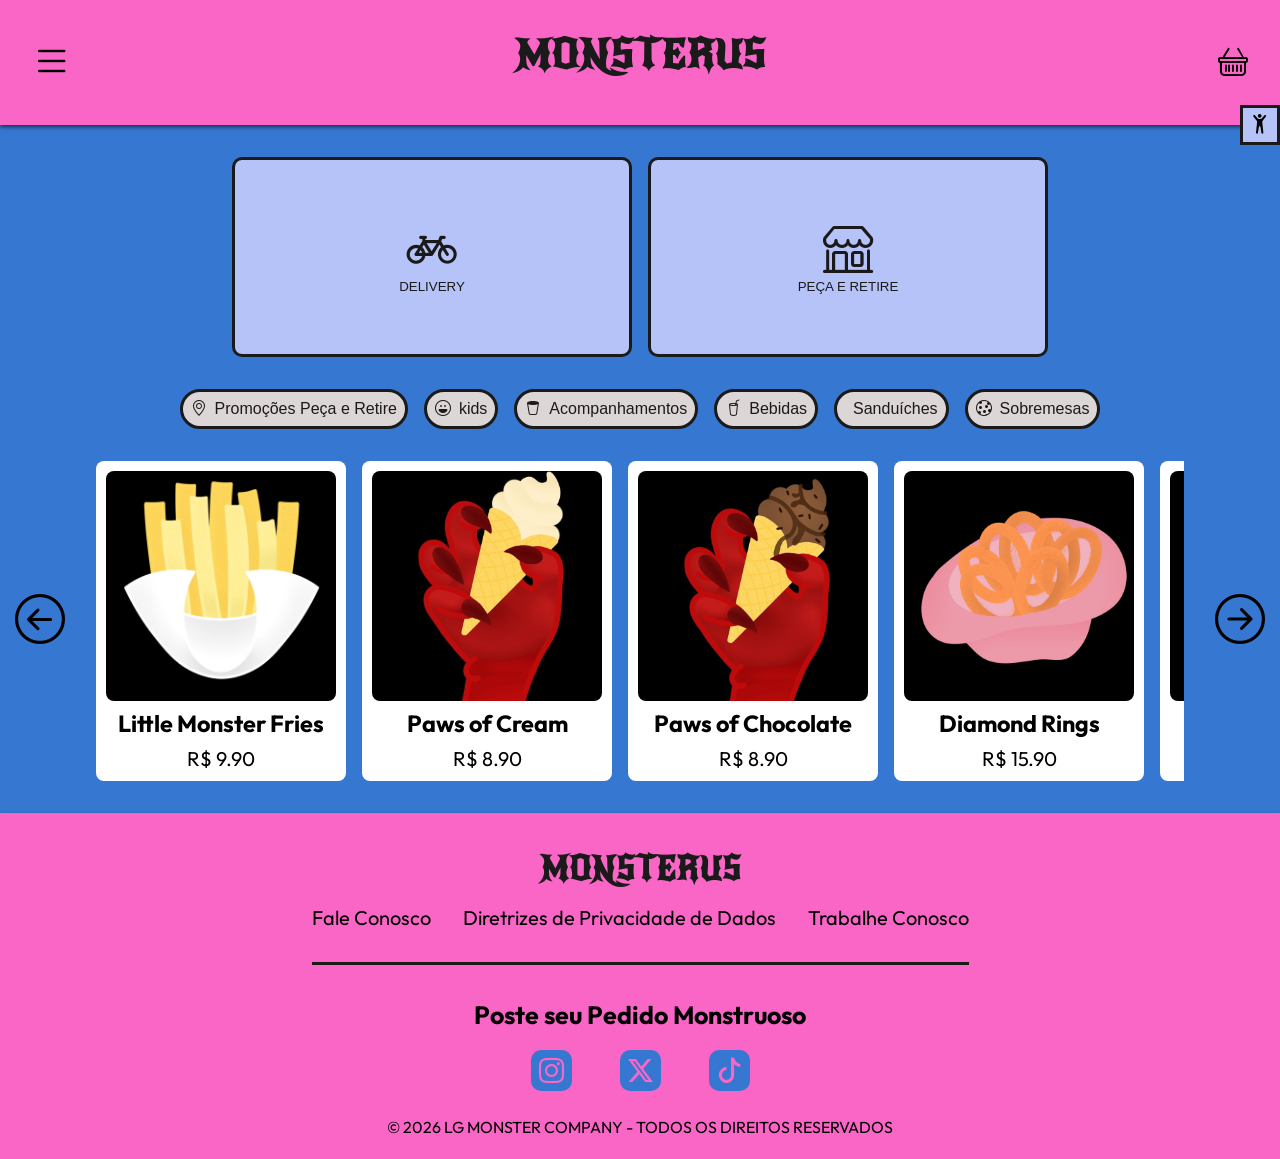
==== index.html @ 13ca8820 "FEAT: nova versão estrutura base" ====
<!DOCTYPE html>
<html lang="pt-br">
<head>
    <meta charset="UTF-8">
    <meta name="viewport" content="width=device-width, initial-scale=1.0">
    <link rel="stylesheet" href="https://cdn.jsdelivr.net/npm/bootstrap-icons@1.13.1/font/bootstrap-icons.min.css">
    <link rel="stylesheet" href="style.css">
    <title>USMONSTER</title>
</head>
<body>
    <header>
        <button type="button" id="menu"><i class="bi bi-list"></i></button>
        <h1>MONSTERUS</h1>
        <button type="button" id="carrinho"><i class="bi bi-basket"></i></button>
        <button type="button" id="acessibilidade"><i class="bi bi-person-arms-up"></i></button>
    </header>
    <main>
        <section class="tipo-pedido">
            <button type="button" id="botao-delivery"><i class="bi bi-bicycle"></i>DELIVERY</button>
            <button type="button" id="botao-retirada"><i class="bi bi-shop"></i>PEÇA E RETIRE</button>
        </section>
        <section class="filtrar-cardapio">
            <button type="button" class="filtrar-promo"><i class="bi bi-geo-alt"></i>Promoções Peça e Retire</button>
            <button type="button" class="filtrar"><i class="bi bi-emoji-laughing"></i>kids</button>
            <button type="button" class="filtrar"><i class="bi bi-trash2"></i>Acompanhamentos</button>
            <button type="button" class="filtrar"><i class="bi bi-cup-straw"></i>Bebidas</button>
            <button type="button" class="filtrar"><i class="bi bi-fork-knife"></i>Sanduíches</button>
            <button type="button" class="filtrar"><i class="bi bi-cookie"></i>Sobremesas</button>
        </section>
        <section class="carrossel-cardapio">
            <button type="button" id="ant-itens"><i class="bi bi-arrow-left-circle"></i></button>
            <section id="cardapio">       
            </section>
            <button type="button" id="prox-itens"><i class="bi bi-arrow-right-circle"></i></button>
        </section>
    </main>
    <footer>
        <div class="footer-institucional">
            <h1>MONSTERUS</h1>
            <nav class="info-institucional">
                <ul>
                    <li><a href="">Fale Conosco</a></li>
                    <li><a href="">Diretrizes de Privacidade de Dados</a></li>
                    <li><a href="">Trabalhe Conosco</a></li>
                </ul>
            </nav>
        </div>
        <div class="footer-social">
            <h2>Poste seu Pedido Monstruoso</h2>
            <nav>
                <ul>
                    <li><a href="https://www.instagram.com"><i class="bi bi-instagram"></i></a></i></li>
                    <li><a href="https://x.com"><i class="bi bi-twitter-x"></i></a></i></li>
                    <li><a href="https://www.tiktok.com"><i class="bi bi-tiktok"></i></a></li>
                </ul>
            </nav>
            <p>&copy; 2026 LG MONSTER COMPANY - TODOS OS DIREITOS RESERVADOS</p>
        </div>
    </footer>
    <script src="script.js"></script>
</body>
</html>
---- style.css ----
/*******************
    GOOGLE FONTS
*******************/

@import url('https://fonts.googleapis.com/css2?family=New+Rocker&display=swap');
@import url('https://fonts.googleapis.com/css2?family=Outfit:wght@100..900&display=swap');

/*********************
    CONFIG. GERAIS
*********************/

* {
    padding: 0;
    margin: 0;
}

:root {
    --corFundoPadrao: #1a1a1a;
    --corDestaquePadrao: #b40707;
    --corFundoPrincipal: #3677d1;
    --corDestaqueEspecial: ;

    --fonteTitulo: 'New Rocker';
    --fontePadrao: 'Outfit';
}

button:hover {
    cursor: pointer;
}

html {
    background-color: var(--corFundoPrincipal);
    font-family: var(--fontePadrao);
}

/******************
    MASTHEAD
*******************/

header {
    display: flex;
    padding: 30px;
    position: sticky;
    text-align: center;
    top: 0;
    align-items: center;
    justify-content: center;
    background-color: rgb(250, 102, 198);
    font-size: 20px;
    font-family: var(--fonteTitulo);
    box-shadow: 0px 2px 4px rgba(0, 0, 0, 0.6);
}

header h1 {
    margin: 0;
    color: var(--corFundoPadrao);
}

#menu {
    position: absolute;
    left: 2rem;
    border: none;
    background-color: transparent;
}

#menu i {
    font-size: 40px;
}

#carrinho {
    position: absolute;
    right: 2rem;
    border: none;
    background-color: transparent;
}

#carrinho i {
    font-size: 30px;
}

#acessibilidade {
    width: 40px;
    height: 40px;
    position: absolute;
    right: 0;
    top: 100%;
    transform: translateY(-50%);
    border: 3px solid var(--corFundoPadrao);
    background-color: #b6c3f8;
}

#acessibilidade i{
    font-size: 20px;
}

/*********************
    TIPO DE PEDIDO
*********************/

.tipo-pedido {
    display: grid;
    grid-template-columns: 400px 400px;
    justify-content: center;
    gap: 1rem;
    padding: 2rem;
}


#botao-delivery, #botao-retirada {
    display: flex;
    flex-direction: column;
    height: 200px;
    border-radius: 10px;
    align-items: center;
    justify-content: center;
    background-color: #b6c3f8;
    color: var(--corFundoPadrao);
    border: 3px solid var(--corFundoPadrao);
}

#botao-delivery i, #botao-retirada i {
    font-size: 50px;
}

#botao-delivery:hover, #botao-retirada:hover {
    background-color: #beb5b5bb;
}



/***********************
    FILTRAR CARDÁPIO
***********************/

.filtrar-cardapio {
    display: flex;
    padding-bottom: 2rem;
    gap: 1rem;
    align-items: center;
    justify-content: center;
}

.filtrar-cardapio button {
    padding: 0.5rem;
    border-radius: 20px;
    font-size: 16px;
    color: var(--corFundoPadrao);
    border: 3px solid var(--corFundoPadrao);
    background-color: #ddd6d6;
}

.filtrar-cardapio i {
    padding-right: 0.5rem;
}

/******************
    CARROSSEL
*******************/

.carrossel-cardapio {
    display: flex;
    gap: 1rem;
    align-items: center;
    padding-bottom: 2rem;
}

.carrossel-cardapio button {
    width: 80px;
    height: 80px;
    font-size: 50px;
    border: none;
    background-color: transparent;
}

.carrossel-cardapio i:hover {
    border-radius: 40px;
    background-color: #beb5b5bb;
}

#cardapio{
    display: flex;
    flex: 1;
    flex-wrap: nowrap;
    gap: 1rem;
    overflow: hidden;
}

.item-card {
    display: flex;
    flex-direction: column;
    width: 230px;
    height: 300px;
    align-items: center;
    justify-content: center;
    gap: 1rem;
    border: none;
    padding: 10px;
    border-radius: 8px;
    background-color: white;
}

.item-info {
    display: flex;
    flex-direction: column;
    gap: 0.5rem;
    font-family: var(--fontePadrao);
    font-size: 20px;
    align-items: center;
    justify-content: center;
}

.item-info .descricao {
    line-height: 1.2;
    min-height: calc(1.2em * 2);
    font-size: 18px
} 

.item-info img{
    width: 230px;
    height: 230px;
    object-fit: cover;
    border-radius: 8px;
}

.item-quantia {
    display: flex;
    flex-direction: row;
    gap: 0.5rem;
    flex-wrap: wrap;
    justify-content: center;
}

.item-quantia span{
    display: flex;
    justify-content: center;
    align-items: center;
    border: solid 1px black;
    background-color: white;
    width: 150px;
    border-radius: 18px;
}

.diminuir-quantia, .aumentar-quantia {
    font-size: 25px;
    border-radius: 15px;
    align-items: center;
    border: none;
    color: white;
    background-color: var(--corDestaquePadrao);
}

.adicionar-item {
    padding: 8px;
    border: none;
    border-radius: 10px;
    color: white;
    background-color: var(--corDestaquePadrao);
}

/**************
    FOOTER
**************/

footer {
    display: grid;
    grid-template-rows: 1fr 1fr;
    padding: 1rem;
    align-items: center;
    justify-content: center;
    background-color: rgb(250, 102, 198);
    box-shadow: 0px 2px 4px rgba(0, 0, 0, 0.6);
}

.footer-institucional {
    display: grid;
    grid-template-rows: 1fr auto;
    align-items: center;
    justify-content: center;
    padding-bottom: 2rem;
    border-bottom: 3px solid var(--corFundoPadrao);
}

h1{
    text-align: center;
    font-family: var(--fonteTitulo);
    color:var(--corFundoPadrao);
    padding-bottom: 1rem;
}

.footer-institucional li a{
    text-decoration: none;
}

.footer-institucional a:hover{
    text-decoration: underline;
}

.info-institucional ul{
    gap: 2rem;
    display: flex;
    list-style: none;
}

.info-institucional a {
    color: black;
    font-size: 20px;
}

.footer-social {
    display: grid;
    grid-template-rows: 1fr 1fr 1fr ;
    padding-top: 0.8rem;
    gap: 1.5rem;
    align-items: center;
    justify-content: center;
}

.footer-social h2 {
    text-align: center;
    font-size: 25px;
}

.footer-social ul {
    display: flex;
    list-style: none;
    align-items: center;
    justify-content: center;
}

.footer-social a {
    color: var(--corFundoPadrao);
    font-size: 25px;
    margin: 1.5rem;
    background-color: #3677d1;
    padding: 0.5rem;
    padding-top: 0.3rem;
    padding-bottom: 0.3rem;
    border-radius: 10px;
    color: rgb(250, 102, 198);
}
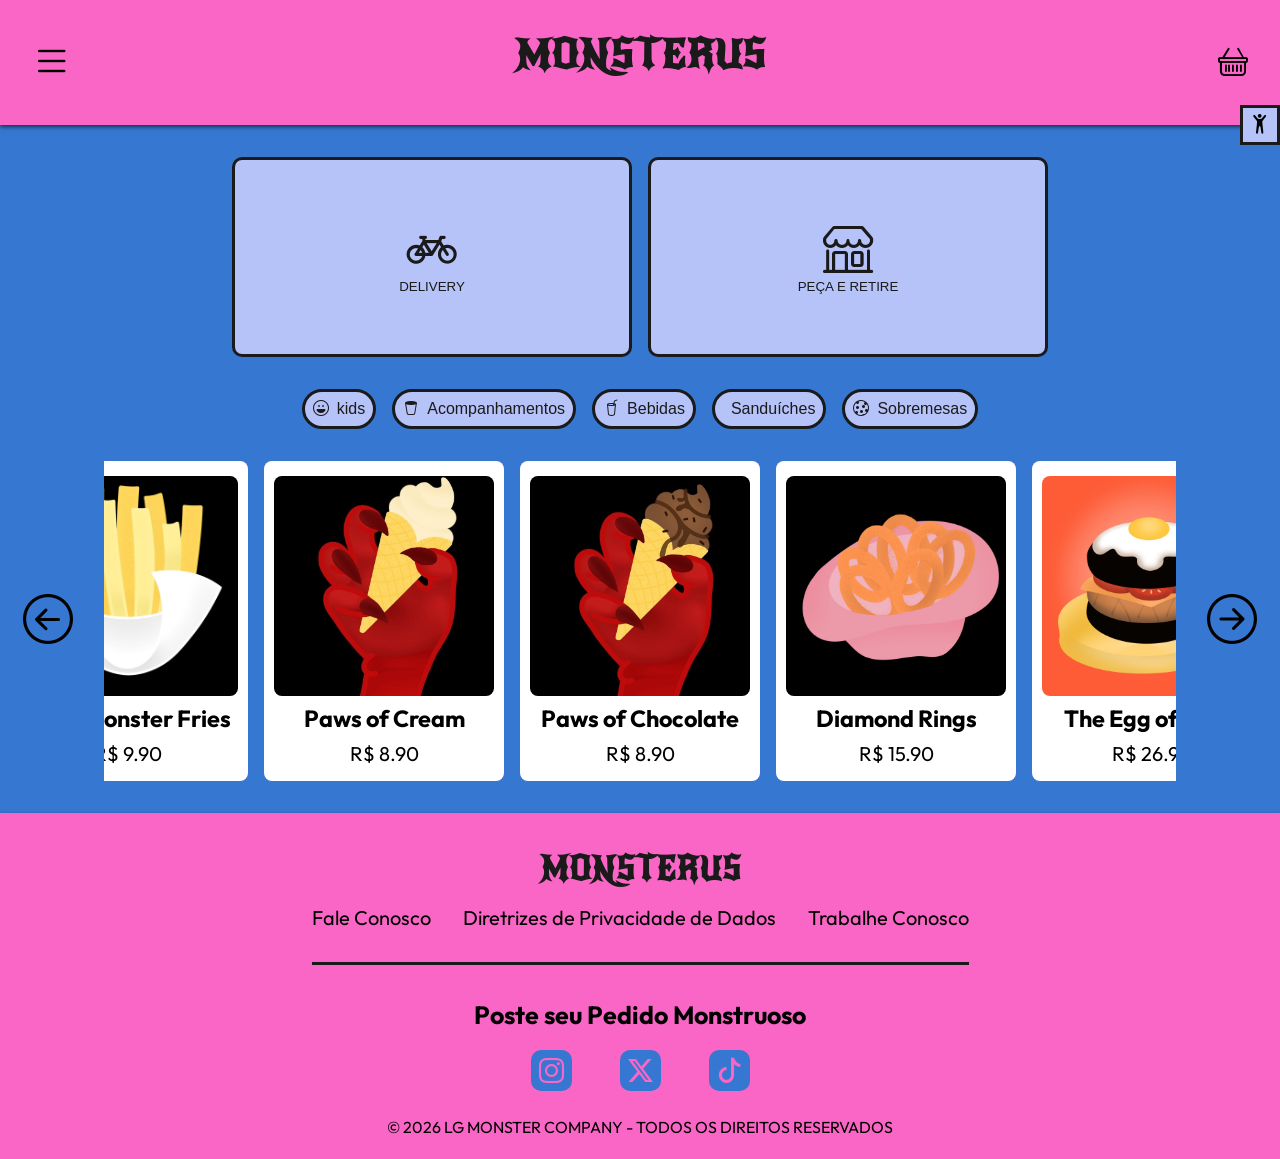
==== commit 6d53f595: "STYLE: botoes e carrossel" ====
--- a/index.html
+++ b/index.html
@@ -8,32 +8,40 @@
     <title>USMONSTER</title>
 </head>
 <body>
+
     <header>
         <button type="button" id="menu"><i class="bi bi-list"></i></button>
         <h1>MONSTERUS</h1>
         <button type="button" id="carrinho"><i class="bi bi-basket"></i></button>
         <button type="button" id="acessibilidade"><i class="bi bi-person-arms-up"></i></button>
     </header>
+
     <main>
+
         <section class="tipo-pedido">
             <button type="button" id="botao-delivery"><i class="bi bi-bicycle"></i>DELIVERY</button>
             <button type="button" id="botao-retirada"><i class="bi bi-shop"></i>PEÇA E RETIRE</button>
         </section>
+
         <section class="filtrar-cardapio">
-            <button type="button" class="filtrar-promo"><i class="bi bi-geo-alt"></i>Promoções Peça e Retire</button>
             <button type="button" class="filtrar"><i class="bi bi-emoji-laughing"></i>kids</button>
             <button type="button" class="filtrar"><i class="bi bi-trash2"></i>Acompanhamentos</button>
             <button type="button" class="filtrar"><i class="bi bi-cup-straw"></i>Bebidas</button>
             <button type="button" class="filtrar"><i class="bi bi-fork-knife"></i>Sanduíches</button>
             <button type="button" class="filtrar"><i class="bi bi-cookie"></i>Sobremesas</button>
         </section>
+        
         <section class="carrossel-cardapio">
             <button type="button" id="ant-itens"><i class="bi bi-arrow-left-circle"></i></button>
+            
             <section id="cardapio">       
             </section>
+
             <button type="button" id="prox-itens"><i class="bi bi-arrow-right-circle"></i></button>
         </section>
+
     </main>
+
     <footer>
         <div class="footer-institucional">
             <h1>MONSTERUS</h1>
@@ -57,6 +65,7 @@
             <p>&copy; 2026 LG MONSTER COMPANY - TODOS OS DIREITOS RESERVADOS</p>
         </div>
     </footer>
+    
     <script src="script.js"></script>
 </body>
 </html>
--- a/style.css
+++ b/style.css
@@ -146,7 +146,7 @@
     font-size: 16px;
     color: var(--corFundoPadrao);
     border: 3px solid var(--corFundoPadrao);
-    background-color: #ddd6d6;
+    background-color: #b6c3f8;
 }
 
 .filtrar-cardapio i {
@@ -162,6 +162,8 @@
     gap: 1rem;
     align-items: center;
     padding-bottom: 2rem;
+    padding-left: 0.5rem;
+    padding-right: 0.5rem;
 }
 
 .carrossel-cardapio button {
@@ -170,11 +172,12 @@
     font-size: 50px;
     border: none;
     background-color: transparent;
-}
-
-.carrossel-cardapio i:hover {
+    transition: transform 0.3px ease;
+}
+
+.carrossel-cardapio button:hover {
     border-radius: 40px;
-    background-color: #beb5b5bb;
+    transform: scale(1.1);
 }
 
 #cardapio{
@@ -183,12 +186,14 @@
     flex-wrap: nowrap;
     gap: 1rem;
     overflow: hidden;
+    align-items: center;
+    justify-content: center;
 }
 
 .item-card {
     display: flex;
     flex-direction: column;
-    width: 230px;
+    width: 225px;
     height: 300px;
     align-items: center;
     justify-content: center;
@@ -216,8 +221,8 @@
 } 
 
 .item-info img{
-    width: 230px;
-    height: 230px;
+    width: 220px;
+    height: 220px;
     object-fit: cover;
     border-radius: 8px;
 }
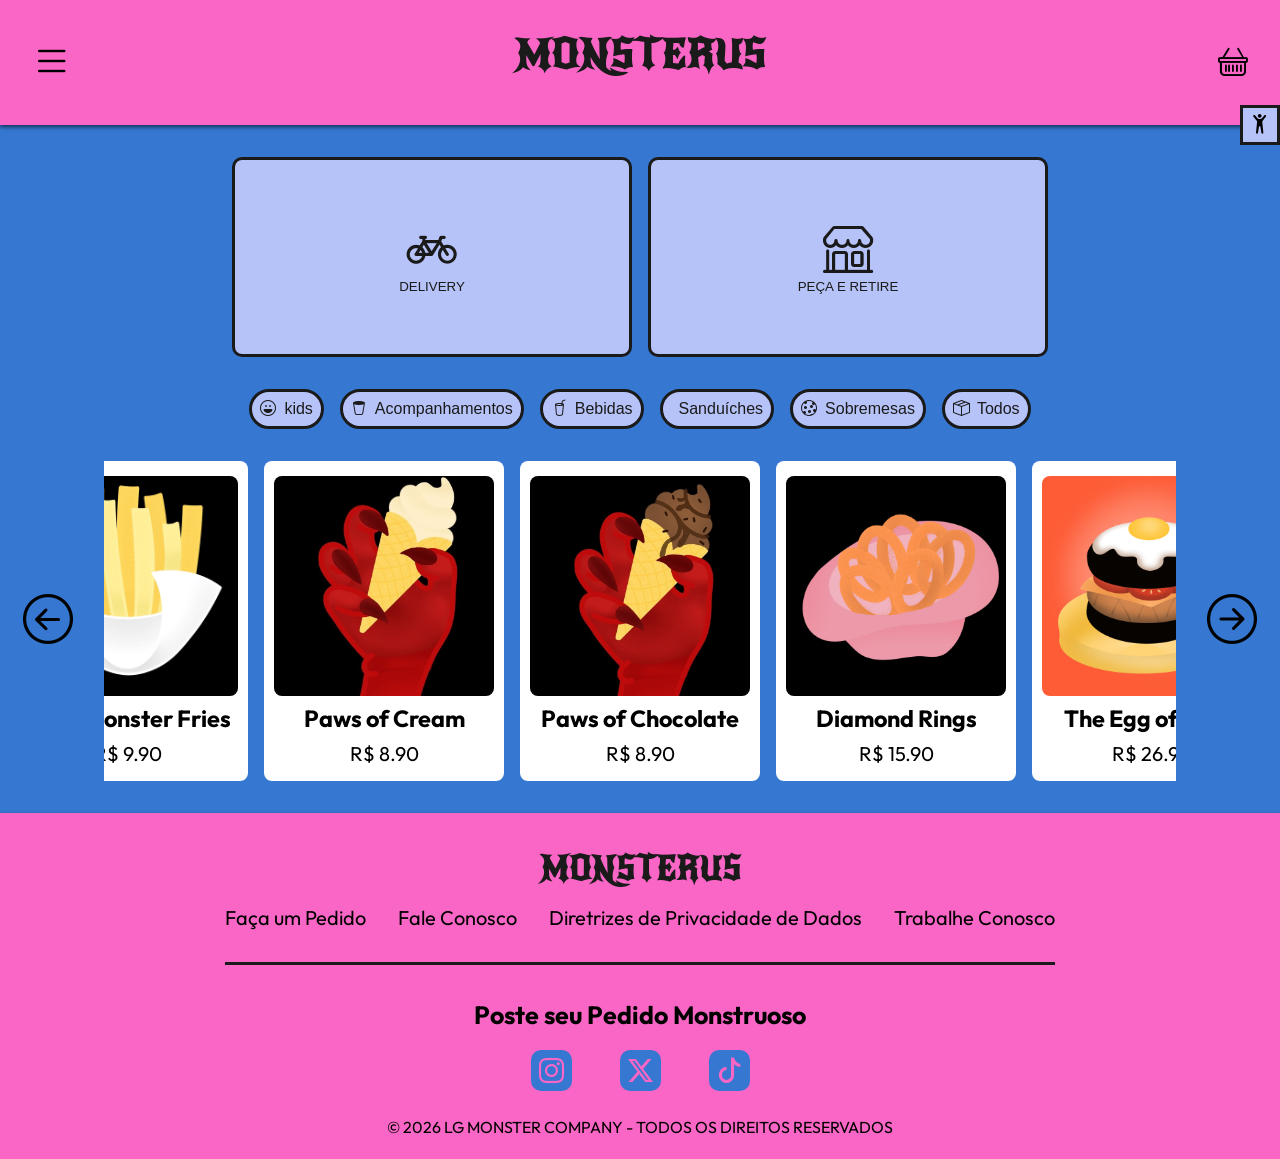
==== commit a62ac090: "filtrar itens cardapio" ====
--- a/index.html
+++ b/index.html
@@ -24,11 +24,12 @@
         </section>
 
         <section class="filtrar-cardapio">
-            <button type="button" class="filtrar"><i class="bi bi-emoji-laughing"></i>kids</button>
-            <button type="button" class="filtrar"><i class="bi bi-trash2"></i>Acompanhamentos</button>
-            <button type="button" class="filtrar"><i class="bi bi-cup-straw"></i>Bebidas</button>
-            <button type="button" class="filtrar"><i class="bi bi-fork-knife"></i>Sanduíches</button>
-            <button type="button" class="filtrar"><i class="bi bi-cookie"></i>Sobremesas</button>
+            <button type="button" id="kids" class="filtrar"><i class="bi bi-emoji-laughing"></i>kids</button>
+            <button type="button" id="acompanhamentos" class="filtrar"><i class="bi bi-trash2"></i>Acompanhamentos</button>
+            <button type="button" id="bebidas" class="filtrar"><i class="bi bi-cup-straw"></i>Bebidas</button>
+            <button type="button" id="sanduiches" class="filtrar"><i class="bi bi-fork-knife"></i>Sanduíches</button>
+            <button type="button" id="sobremesas" class="filtrar"><i class="bi bi-cookie"></i>Sobremesas</button>
+            <button type="button" class="filtrar-todos"><i class="bi bi-box-seam"></i>Todos</button>
         </section>
         
         <section class="carrossel-cardapio">
@@ -47,9 +48,10 @@
             <h1>MONSTERUS</h1>
             <nav class="info-institucional">
                 <ul>
-                    <li><a href="">Fale Conosco</a></li>
-                    <li><a href="">Diretrizes de Privacidade de Dados</a></li>
-                    <li><a href="">Trabalhe Conosco</a></li>
+                    <li><a href="index.html">Faça um Pedido</a></li>
+                    <li><a href="mailto:monsterus@gmail.com">Fale Conosco</a></li>
+                    <li><a href="diretrizes.html">Diretrizes de Privacidade de Dados</a></li>
+                    <li><a href="trabalheconosco.html">Trabalhe Conosco</a></li>
                 </ul>
             </nav>
         </div>
--- a/style.css
+++ b/style.css
@@ -19,6 +19,12 @@
     --corDestaquePadrao: #b40707;
     --corFundoPrincipal: #3677d1;
     --corDestaqueEspecial: ;
+    --corAcompanhamentos: #cadbe9;
+    --corBebidas: #e2dd78;
+    --corKids: #e27878;
+    --corSanduiches: #fe5c37;
+    --corSobremesas: #70b38f;
+    --corTodos: #ffbdd8;
 
     --fonteTitulo: 'New Rocker';
     --fontePadrao: 'Outfit';
@@ -212,6 +218,36 @@
     font-size: 20px;
     align-items: center;
     justify-content: center;
+}
+
+#kids:hover {
+    background-color: var(--corKids);
+    color: white;
+}
+
+#acompanhamentos:hover {
+    background-color: var(--corAcompanhamentos);
+    color: white;
+}
+
+#bebidas:hover {
+    background-color: var(--corBebidas);
+    color: white;
+}
+
+#sanduiches:hover {
+    background-color: var(--corSanduiches);
+    color: white;
+}
+
+#sobremesas:hover {
+    background-color: var(--corSobremesas);
+    color: white;
+}
+
+.filtrar-todos:hover {
+    background-color: var(--corTodos);
+    color: white;
 }
 
 .item-info .descricao {
@@ -343,3 +379,72 @@
     border-radius: 10px;
     color: rgb(250, 102, 198);
 }
+
+
+.diretrizes-dados {
+    width: 70%;
+    margin: 2rem auto;
+    padding: 3rem;
+    border-radius: 20px;
+    background-color: #b6c3f8;
+}
+
+.diretrizes-dados section {
+    margin-bottom: 2rem;
+}
+
+.diretrizes-dados h1 {
+    margin-bottom: 0.5rem;
+}
+
+.diretrizes-dados h2 {
+    margin-bottom: 0.8rem;
+}
+
+.diretrizes-dados p {
+    line-height: 1.6;
+}
+
+.diretrizes-dados li {
+    margin-bottom: 0.4rem;
+}
+
+.ultima-atualizacao {
+    margin-bottom: 3rem;
+}
+
+.assinatura {
+    margin-top: 3rem;
+    font-weight: bold;
+}
+
+.trabalhe-conosco {
+    width: 70%;
+    margin: 2rem auto;
+    padding: 3rem;
+    border-radius: 20px;
+    background-color: #b6c3f8;
+}
+
+.campo {
+    display: flex;
+    flex-direction: column;
+    gap: 0.5rem;
+    margin-bottom: 1.5rem;
+}
+
+.campo input,
+.campo select,
+.campo textarea {
+    padding: 0.8rem;
+    font: inherit;
+}
+
+.campo textarea {
+    resize: vertical;
+}
+
+.trabalhe-conosco button {
+    padding: 0.8rem 1.5rem;
+    cursor: pointer;
+}
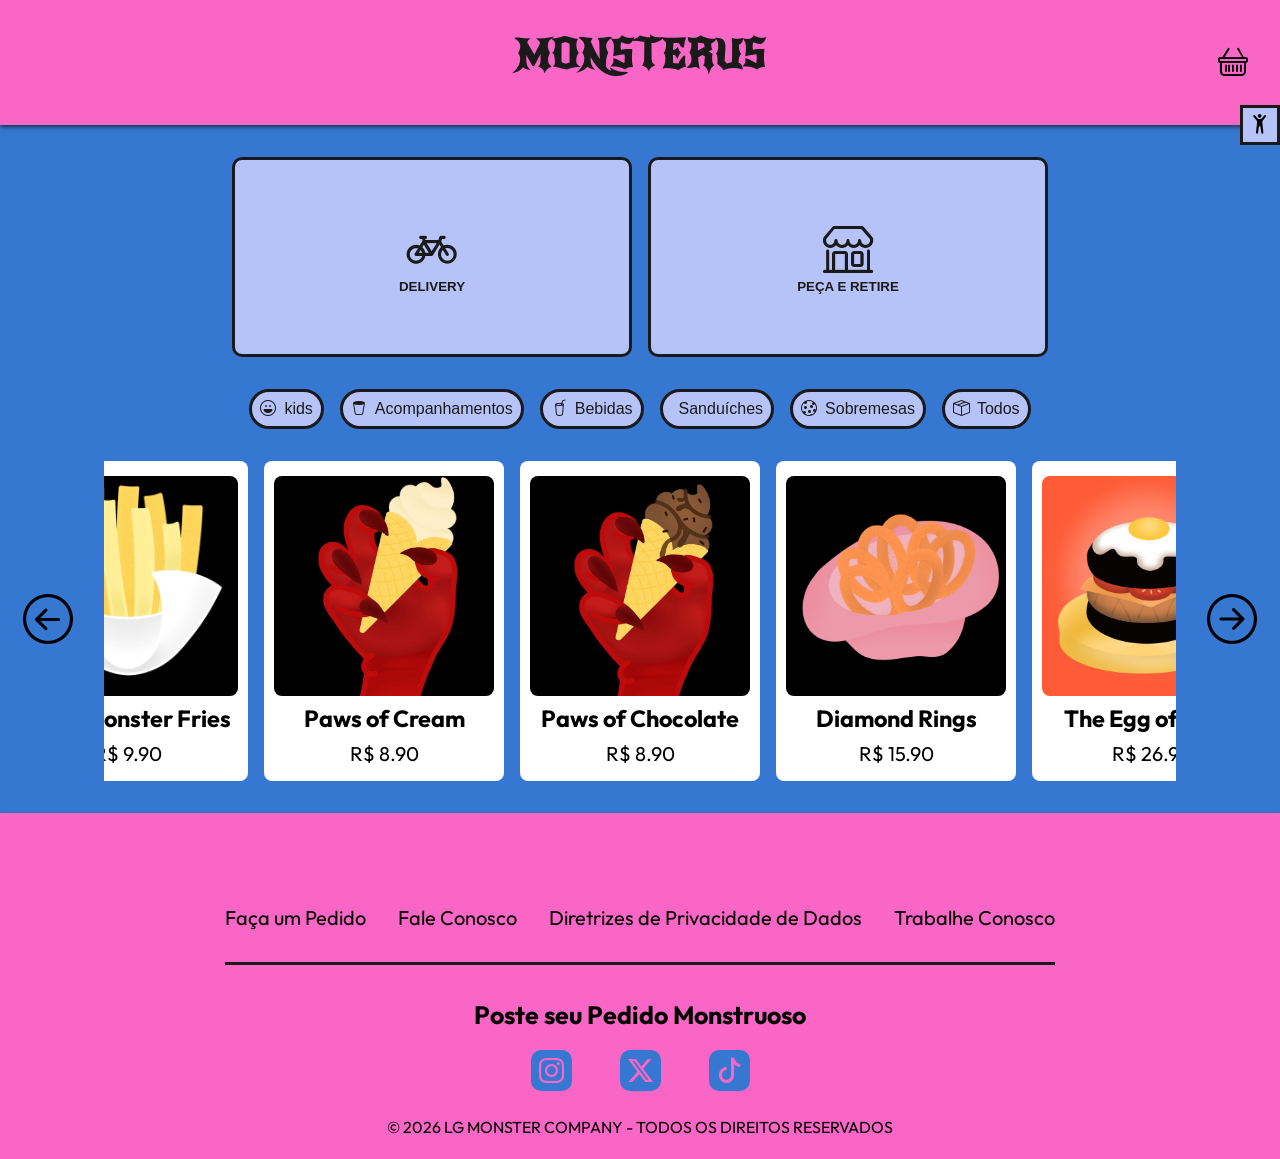
==== commit 32d68f51: "FIX: footer concluído e funcionando" ====
--- a/index.html
+++ b/index.html
@@ -10,7 +10,6 @@
 <body>
 
     <header>
-        <button type="button" id="menu"><i class="bi bi-list"></i></button>
         <h1>MONSTERUS</h1>
         <button type="button" id="carrinho"><i class="bi bi-basket"></i></button>
         <button type="button" id="acessibilidade"><i class="bi bi-person-arms-up"></i></button>
--- a/style.css
+++ b/style.css
@@ -14,20 +14,27 @@
     margin: 0;
 }
 
-:root {
-    --corFundoPadrao: #1a1a1a;
-    --corDestaquePadrao: #b40707;
+:root { 
+    /* CORES PRINCIPAIS */
+    --corFundoPadrao: #fa66c6; 
     --corFundoPrincipal: #3677d1;
-    --corDestaqueEspecial: ;
-    --corAcompanhamentos: #cadbe9;
-    --corBebidas: #e2dd78;
-    --corKids: #e27878;
-    --corSanduiches: #fe5c37;
-    --corSobremesas: #70b38f;
-    --corTodos: #ffbdd8;
-
-    --fonteTitulo: 'New Rocker';
-    --fontePadrao: 'Outfit';
+    --corDestaquePadrao: #1a1a1a;
+    
+    /* CORES DA INTERFACE */
+    --corBotoes: #b6c3f8;
+    --corCampos: #e7eaf7;
+
+    /* CORES DAS CATEGORIAS */
+    --corAcompanhamentos: #cadbe9; 
+    --corBebidas: #e2dd78; 
+    --corKids: #e27878; 
+    --corSanduiches: #fe5c37; 
+    --corSobremesas: #70b38f; 
+    --corTodos: #ffbdd8; 
+
+    /* FONTES */
+    --fonteTitulo: 'New Rocker'; 
+    --fontePadrao: 'Outfit'; 
 }
 
 button:hover {
@@ -51,7 +58,7 @@
     top: 0;
     align-items: center;
     justify-content: center;
-    background-color: rgb(250, 102, 198);
+    background-color: var(--corFundoPadrao);
     font-size: 20px;
     font-family: var(--fonteTitulo);
     box-shadow: 0px 2px 4px rgba(0, 0, 0, 0.6);
@@ -59,18 +66,7 @@
 
 header h1 {
     margin: 0;
-    color: var(--corFundoPadrao);
-}
-
-#menu {
-    position: absolute;
-    left: 2rem;
-    border: none;
-    background-color: transparent;
-}
-
-#menu i {
-    font-size: 40px;
+    color: var(--corDestaquePadrao);
 }
 
 #carrinho {
@@ -91,8 +87,8 @@
     right: 0;
     top: 100%;
     transform: translateY(-50%);
-    border: 3px solid var(--corFundoPadrao);
-    background-color: #b6c3f8;
+    border: 3px solid var(--corDestaquePadrao);
+    background-color: var(--corBotoes);
 }
 
 #acessibilidade i{
@@ -119,9 +115,10 @@
     border-radius: 10px;
     align-items: center;
     justify-content: center;
-    background-color: #b6c3f8;
-    color: var(--corFundoPadrao);
-    border: 3px solid var(--corFundoPadrao);
+    background-color: var(--corBotoes);
+    color: var(--corDestaquePadrao);
+    font-weight: 600;
+    border: 3px solid var(--corDestaquePadrao);
 }
 
 #botao-delivery i, #botao-retirada i {
@@ -150,9 +147,9 @@
     padding: 0.5rem;
     border-radius: 20px;
     font-size: 16px;
-    color: var(--corFundoPadrao);
-    border: 3px solid var(--corFundoPadrao);
-    background-color: #b6c3f8;
+    color: var(--corDestaquePadrao);
+    border: 3px solid var(--corDestaquePadrao);
+    background-color: var(--corBotoes);
 }
 
 .filtrar-cardapio i {
@@ -308,7 +305,7 @@
     padding: 1rem;
     align-items: center;
     justify-content: center;
-    background-color: rgb(250, 102, 198);
+    background-color: var(--corFundoPadrao);
     box-shadow: 0px 2px 4px rgba(0, 0, 0, 0.6);
 }
 
@@ -318,7 +315,7 @@
     align-items: center;
     justify-content: center;
     padding-bottom: 2rem;
-    border-bottom: 3px solid var(--corFundoPadrao);
+    border-bottom: 3px solid var(--corDestaquePadrao);
 }
 
 h1{
@@ -377,7 +374,7 @@
     padding-top: 0.3rem;
     padding-bottom: 0.3rem;
     border-radius: 10px;
-    color: rgb(250, 102, 198);
+    color: var(--corFundoPadrao);
 }
 
 
@@ -386,7 +383,7 @@
     margin: 2rem auto;
     padding: 3rem;
     border-radius: 20px;
-    background-color: #b6c3f8;
+    background-color: var(--corBotoes);
 }
 
 .diretrizes-dados section {
@@ -395,6 +392,7 @@
 
 .diretrizes-dados h1 {
     margin-bottom: 0.5rem;
+    color: var(--corDestaquePadrao);
 }
 
 .diretrizes-dados h2 {
@@ -407,6 +405,7 @@
 
 .diretrizes-dados li {
     margin-bottom: 0.4rem;
+    color: var(--corDestaquePadrao);
 }
 
 .ultima-atualizacao {
@@ -419,11 +418,15 @@
 }
 
 .trabalhe-conosco {
-    width: 70%;
+    width: 50%;
     margin: 2rem auto;
     padding: 3rem;
     border-radius: 20px;
-    background-color: #b6c3f8;
+    background-color: var(--corBotoes);
+}
+
+.trabalhe-conosco h1 {
+    color: var(--corDestaquePadrao);
 }
 
 .campo {
@@ -436,8 +439,13 @@
 .campo input,
 .campo select,
 .campo textarea {
-    padding: 0.8rem;
-    font: inherit;
+    padding: 0.7rem;
+    border-radius: 20px;
+    font-size: 16px;
+    color: var(--corDestaquePadrao);
+    border: 3px solid var(--corDestaquePadrao);
+    background-color: var(--corCampos);
+    font-family: var(--fontePadrao);
 }
 
 .campo textarea {
@@ -445,6 +453,28 @@
 }
 
 .trabalhe-conosco button {
-    padding: 0.8rem 1.5rem;
+    padding: 0.5rem;
+    border-radius: 20px;
+    font-size: 16px;
+    color: var(--corDestaquePadrao);
+    border: 3px solid var(--corDestaquePadrao);
+    background-color: #b6c3f8;
+    cursor: pointer;
+    margin-bottom: 2rem;
+}
+
+.campo input[type="file"] {
+    color: var(--corDestaquePadrao);
+    font-size: 16px;
+}
+
+.campo input[type="file"]::file-selector-button {
+    padding: 0.5rem;
+    margin-right: 1rem;
+    border-radius: 20px;
+    font-size: 16px;
+    color: var(--corDestaquePadrao);
+    border: 1px solid var(--corDestaquePadrao);
+    background-color: #e7eaf7;
     cursor: pointer;
 }
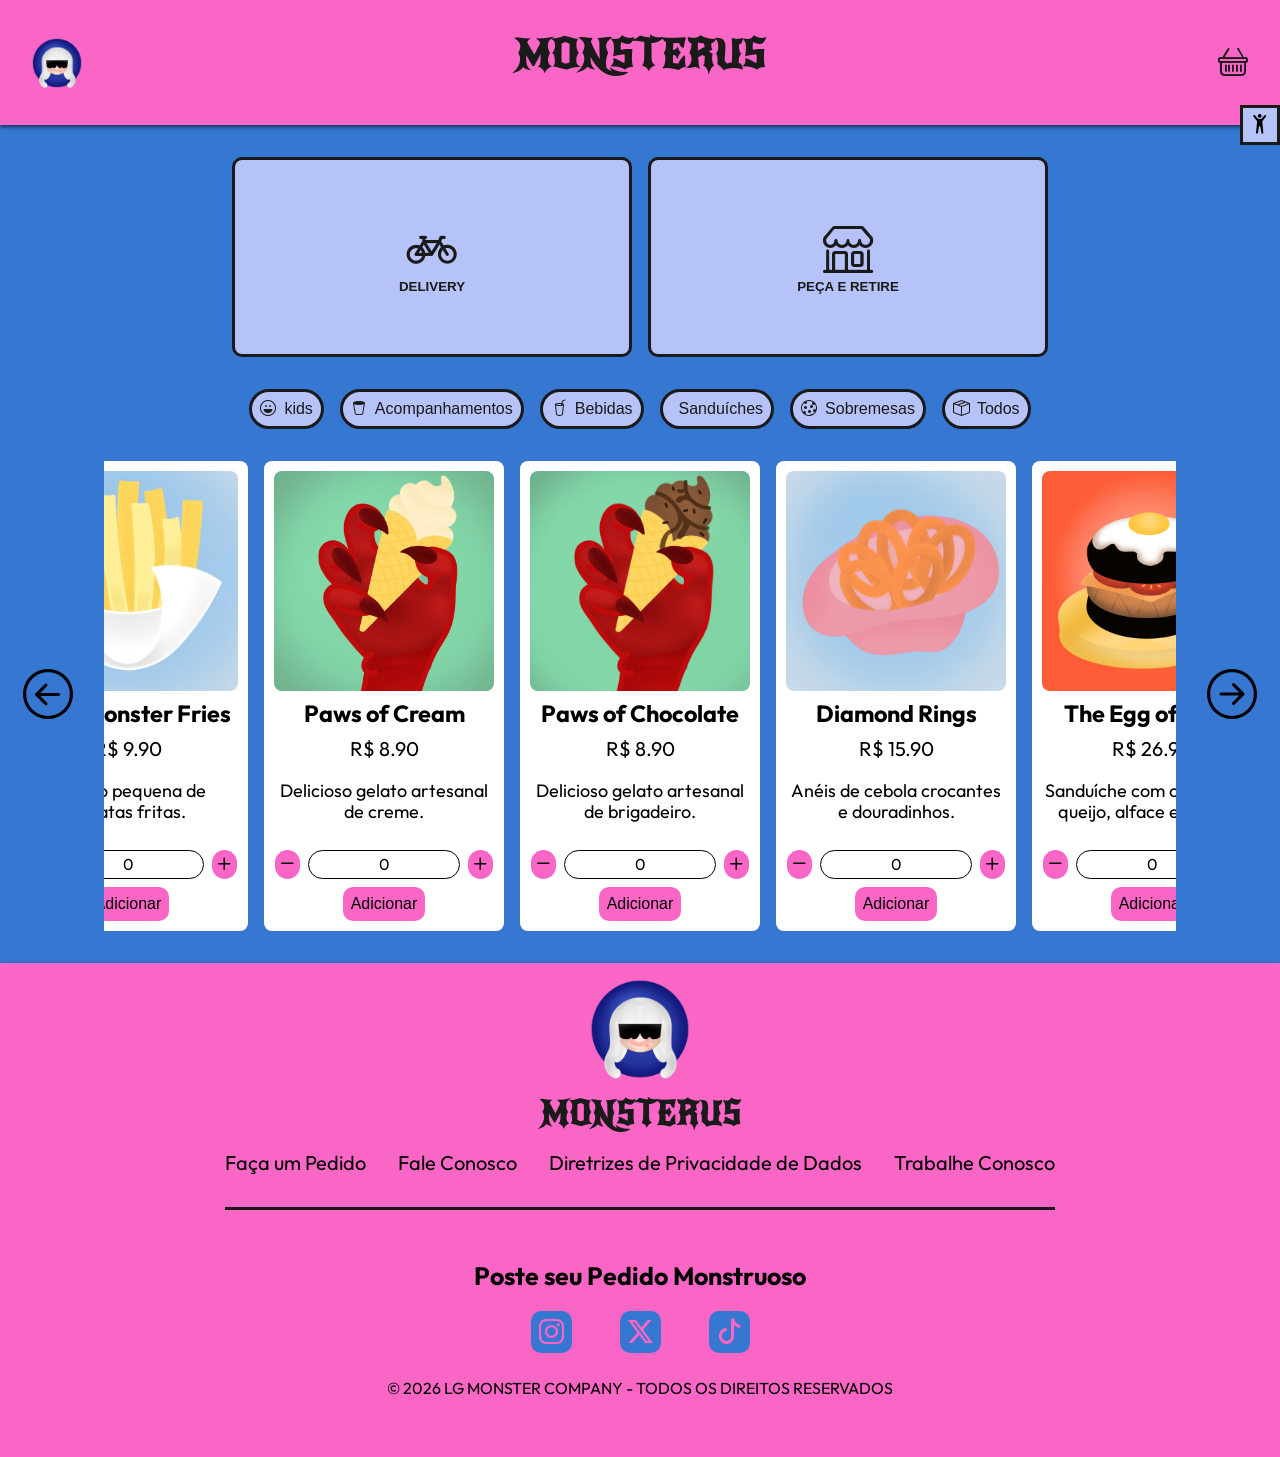
==== commit a1a14eb0: "FEAT: versão entregue, finalizar se der tempo" ====
--- a/index.html
+++ b/index.html
@@ -5,13 +5,14 @@
     <meta name="viewport" content="width=device-width, initial-scale=1.0">
     <link rel="stylesheet" href="https://cdn.jsdelivr.net/npm/bootstrap-icons@1.13.1/font/bootstrap-icons.min.css">
     <link rel="stylesheet" href="style.css">
-    <title>USMONSTER</title>
+    <title>MONSTERUS</title>
 </head>
 <body>
 
     <header>
         <h1>MONSTERUS</h1>
-        <button type="button" id="carrinho"><i class="bi bi-basket"></i></button>
+        <img src="img/logomonsterus.png" alt="logo Monsterus" id="logo">
+        <a href="carrinho.html" id="carrinho"><i class="bi bi-basket"></i></a>
         <button type="button" id="acessibilidade"><i class="bi bi-person-arms-up"></i></button>
     </header>
 
@@ -44,6 +45,7 @@
 
     <footer>
         <div class="footer-institucional">
+            <img src="img/logomonsterus.png" alt="logo Monsterus"> 
             <h1>MONSTERUS</h1>
             <nav class="info-institucional">
                 <ul>
@@ -67,6 +69,6 @@
         </div>
     </footer>
     
-    <script src="script.js"></script>
+    <script src="js/script.js"></script>
 </body>
 </html>
--- a/style.css
+++ b/style.css
@@ -69,14 +69,21 @@
     color: var(--corDestaquePadrao);
 }
 
-#carrinho {
+#logo {
+    position: absolute;
+    left: 2rem;
+    width: 50px;    
+}
+
+#carrinho, #home{
     position: absolute;
     right: 2rem;
     border: none;
+    color: var(--corDestaquePadrao);
     background-color: transparent;
 }
 
-#carrinho i {
+#carrinho i, #home i {
     font-size: 30px;
 }
 
@@ -107,7 +114,6 @@
     padding: 2rem;
 }
 
-
 #botao-delivery, #botao-retirada {
     display: flex;
     flex-direction: column;
@@ -129,8 +135,6 @@
     background-color: #beb5b5bb;
 }
 
-
-
 /***********************
     FILTRAR CARDÁPIO
 ***********************/
@@ -169,7 +173,7 @@
     padding-right: 0.5rem;
 }
 
-.carrossel-cardapio button {
+.carrossel-cardapio > button {
     width: 80px;
     height: 80px;
     font-size: 50px;
@@ -178,7 +182,7 @@
     transition: transform 0.3px ease;
 }
 
-.carrossel-cardapio button:hover {
+.carrossel-cardapio > button:hover {
     border-radius: 40px;
     transform: scale(1.1);
 }
@@ -194,12 +198,12 @@
 }
 
 .item-card {
-    display: flex;
-    flex-direction: column;
+    display: grid;
+    grid-template-rows: auto 1fr auto;
     width: 225px;
-    height: 300px;
-    align-items: center;
-    justify-content: center;
+    height: 450px;
+    align-items: center;
+    justify-content: space-between;
     gap: 1rem;
     border: none;
     padding: 10px;
@@ -207,15 +211,64 @@
     background-color: white;
 }
 
+.item-card:hover {
+    cursor: pointer;
+}
+
 .item-info {
     display: flex;
     flex-direction: column;
     gap: 0.5rem;
+    width: 100%;
     font-family: var(--fontePadrao);
     font-size: 20px;
     align-items: center;
-    justify-content: center;
-}
+    text-align: center;
+}
+
+.item-info .descricao {
+    display: flex;
+    line-height: 1.1;
+    height: calc(1.2em * 3);
+    align-items: center;
+    overflow: hidden;
+    font-size: 18px;
+}
+
+.item-quantia {
+    display: flex;
+    flex-direction: row;
+    gap: 0.5rem;
+    flex-wrap: wrap;
+    justify-content: center;
+}
+
+.item-quantia span{
+    display: flex;
+    justify-content: center;
+    align-items: center;
+    border: solid 1px black;
+    background-color: white;
+    width: 150px;
+    border-radius: 18px;
+}
+
+.diminuir-quantia, .aumentar-quantia {
+    font-size: 25px;
+    border-radius: 15px;
+    align-items: center;
+    border: none;
+    background-color: var(--corFundoPadrao);
+}
+
+.adicionar-item {
+    padding: 8px;
+    border: none;
+    border-radius: 10px;
+    font-size: 16px;
+    background-color: var(--corFundoPadrao);
+}
+
 
 #kids:hover {
     background-color: var(--corKids);
@@ -260,41 +313,6 @@
     border-radius: 8px;
 }
 
-.item-quantia {
-    display: flex;
-    flex-direction: row;
-    gap: 0.5rem;
-    flex-wrap: wrap;
-    justify-content: center;
-}
-
-.item-quantia span{
-    display: flex;
-    justify-content: center;
-    align-items: center;
-    border: solid 1px black;
-    background-color: white;
-    width: 150px;
-    border-radius: 18px;
-}
-
-.diminuir-quantia, .aumentar-quantia {
-    font-size: 25px;
-    border-radius: 15px;
-    align-items: center;
-    border: none;
-    color: white;
-    background-color: var(--corDestaquePadrao);
-}
-
-.adicionar-item {
-    padding: 8px;
-    border: none;
-    border-radius: 10px;
-    color: white;
-    background-color: var(--corDestaquePadrao);
-}
-
 /**************
     FOOTER
 **************/
@@ -311,17 +329,25 @@
 
 .footer-institucional {
     display: grid;
-    grid-template-rows: 1fr auto;
+    grid-template-rows: auto auto;
     align-items: center;
     justify-content: center;
     padding-bottom: 2rem;
     border-bottom: 3px solid var(--corDestaquePadrao);
+}
+
+.footer-institucional img {
+    width: 100px;
+    height: 100px;
+    object-fit: contain;
+    justify-self: center;
+    margin-bottom: 1rem;
 }
 
 h1{
     text-align: center;
     font-family: var(--fonteTitulo);
-    color:var(--corFundoPadrao);
+    color:var(--corDestaquePadrao);
     padding-bottom: 1rem;
 }
 
@@ -377,6 +403,9 @@
     color: var(--corFundoPadrao);
 }
 
+/***********************
+    DIRETRIZES.HTML
+***********************/
 
 .diretrizes-dados {
     width: 70%;
@@ -417,6 +446,10 @@
     font-weight: bold;
 }
 
+/***************************
+    TRABALHECONOSCO.HTML
+***************************/
+
 .trabalhe-conosco {
     width: 50%;
     margin: 2rem auto;
@@ -477,4 +510,218 @@
     border: 1px solid var(--corDestaquePadrao);
     background-color: #e7eaf7;
     cursor: pointer;
+}
+
+/***************************
+    CARRINHO.HTML
+***************************/
+
+.container-carrinho{
+    width: 70%;
+    margin: 2rem auto;
+    padding: 3rem;
+    border-radius: 20px;
+    background-color: var(--corBotoes);
+}
+
+.container-carrinho .info-pedido {
+    display: flex;
+    justify-content: center;
+    align-items: center;
+}
+
+.info-pedido h1 {
+    margin-bottom: 2rem;
+}
+
+.container-pedido {
+    display: grid;
+    grid-template-columns: 2fr 1fr;
+    gap: 1.5rem;
+}
+
+.itens-pedido,
+.resumo-pedido {
+    border: 3px dotted var(--corDestaquePadrao);
+    border-radius: 10px;
+    background-color: white;
+}
+
+.itens-pedido {
+    min-height: 100px;
+    padding: 2rem;
+}
+
+.itens-pedido h2{
+    display: flex;
+    justify-content: center;
+}
+
+.resumo-pedido {
+    padding: 2rem;
+    height: fit-content;
+}
+
+.resumo-pedido h2 {
+    margin-bottom: 2rem;
+}
+
+.valor-pedido,
+.valor-total {
+    display: flex;
+    justify-content: space-between;
+    align-items: center;
+    gap: 1rem;
+}
+
+.valor-pedido {
+    padding-bottom: 1rem;
+}
+
+.valor-total {
+    margin-top: 1rem;
+    padding-top: 1rem;
+    border-top: 2px solid var(--corDestaquePadrao);
+    font-size: 20px;
+    font-weight: bold;
+}
+
+.resumo-pedido-botoes {
+    display: flex;
+    flex-direction: column;
+    align-items: center;
+    justify-content: center;
+}
+
+#ir-pagamento {
+    width: 100%;
+    margin-top: 2rem;
+    padding: 0.8rem;
+
+    border: 3px solid var(--corDestaquePadrao);
+    border-radius: 20px;
+
+    background-color: var(--corFundoPadrao);
+    color: var(--corDestaquePadrao);
+
+    font-family: var(--fontePadrao);
+    font-size: 18px;
+    font-weight: bold;
+}
+
+#zerar-pedido {
+    width: 110px;
+    white-space: nowrap;
+    margin-top: 0.5rem;
+    border: 2px solid var(--corDestaquePadrao);
+    border-radius: 20px;
+    background-color: var(--corFundoPadrao);
+    color: var(--corDestaquePadrao);
+    font-family: var(--fontePadrao);
+    font-size: 16px;
+    font-weight: bold;
+}
+
+.configuracao-pedido {
+    width: 50%;
+    margin: 2rem auto;
+    padding: 3rem;
+    border-radius: 20px;
+    background-color: var(--corBotoes);
+}
+
+.form-delivery form {
+    display: flex;
+    align-items: center;
+    justify-items: center;
+}
+
+.confirmar-endereço {
+    display: block;
+    margin: 1rem auto 0;
+    padding: 0.5rem;
+    border-radius: 20px;
+    font-size: 16px;
+    color: var(--corDestaquePadrao);
+    border: 3px solid var(--corDestaquePadrao);
+    background-color: #e7eaf7;
+    cursor: pointer;
+    margin-bottom: 2rem;
+}
+
+.restaurantes {
+    display: grid;
+    grid-template-columns: auto auto;
+    align-items: center;
+    justify-content: center;
+    gap: 2rem;
+}
+
+.restaurante {
+    display: flex;
+    flex-direction: column;
+    gap: 0.5rem;
+    padding: 1rem;
+    border-radius: 20px;
+    font-size: 16px;
+    color: var(--corDestaquePadrao);
+    border: 3px solid var(--corDestaquePadrao);
+    background-color: #e7eaf7;
+    cursor: pointer;
+    margin-bottom: 2rem;
+}
+
+.restaurante i {
+    font-size: 25px;
+}
+
+.restaurante h2 {
+    font-family: var(--fonteTitulo);
+}
+
+#container-itens-pedido {
+    display: flex;
+    flex-direction: column;
+    align-items: flex-start;
+    gap: 1rem;
+
+    height: 400px;
+    overflow-y: auto;
+    
+    box-sizing: border-box;
+}
+
+.item-carrinho {
+    display: flex;
+    align-items: center;
+    gap: 1rem;
+    width: 100%;
+    box-sizing: border-box;
+}
+
+.item-carrinho img {
+    width: 100px;
+    height: 100px;
+    object-fit: cover;
+    border-radius: 8px;
+}
+
+.info-item-carrinho {
+    flex: 1;
+}
+
+.info-item-carrinho h3 {
+    margin-bottom: 0.5rem;
+}
+
+.info-item-carrinho p {
+    margin: 0.2rem 0;
+}
+
+.apagar-item {
+    border: none;
+    background: transparent;
+    font-size: 24px;
+    cursor: pointer;
+    padding-right: 1rem;
 }
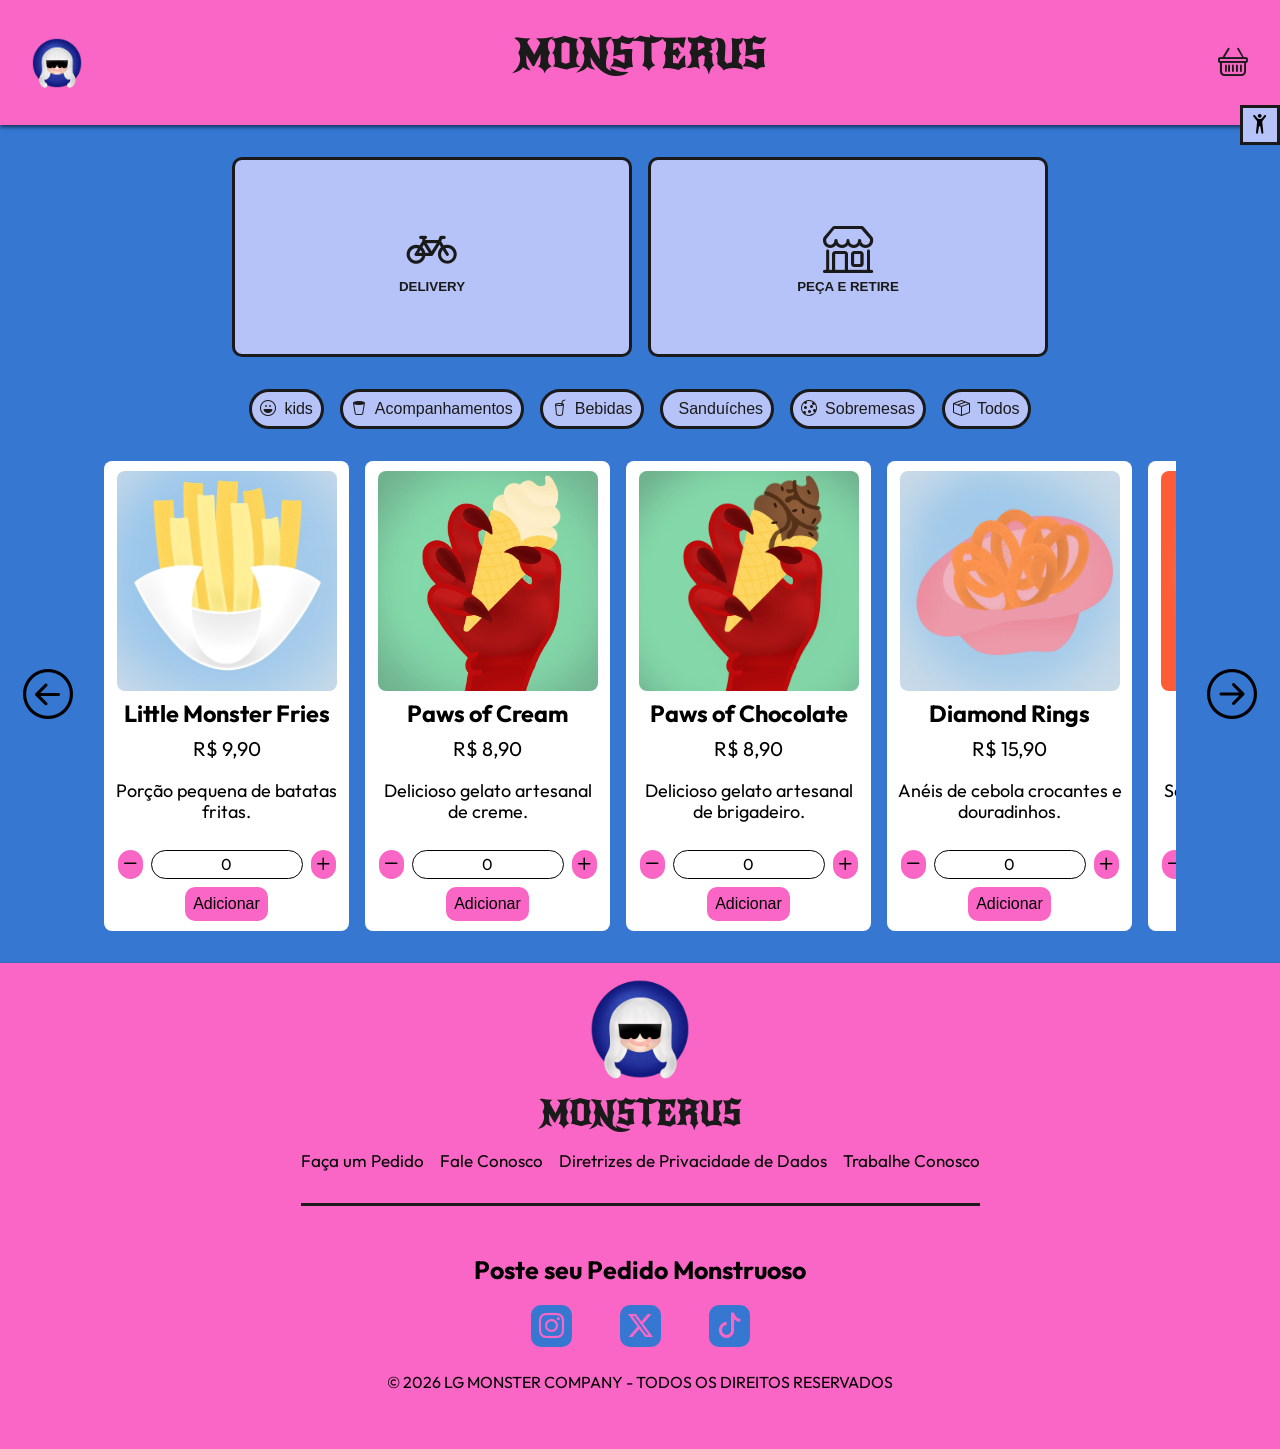
==== commit a9f80d0e: "FIX: poo e responsividade" ====
--- a/index.html
+++ b/index.html
@@ -69,6 +69,9 @@
         </div>
     </footer>
     
-    <script src="js/script.js"></script>
+    <script src="js/classes/Produto.js"></script>
+    <script src="js/classes/ItemCarrinho.js"></script>
+    <script src="js/classes/Carrinho.js"></script>
+    <script src="script.js"></script>
 </body>
 </html>
--- a/style.css
+++ b/style.css
@@ -142,6 +142,7 @@
 .filtrar-cardapio {
     display: flex;
     padding-bottom: 2rem;
+    flex-wrap: wrap;
     gap: 1rem;
     align-items: center;
     justify-content: center;
@@ -154,6 +155,7 @@
     color: var(--corDestaquePadrao);
     border: 3px solid var(--corDestaquePadrao);
     background-color: var(--corBotoes);
+    white-space: nowrap;
 }
 
 .filtrar-cardapio i {
@@ -172,6 +174,7 @@
     padding-left: 0.5rem;
     padding-right: 0.5rem;
 }
+
 
 .carrossel-cardapio > button {
     width: 80px;
@@ -179,28 +182,36 @@
     font-size: 50px;
     border: none;
     background-color: transparent;
-    transition: transform 0.3px ease;
-}
+    transition: transform 0.3s ease;
+}
+
 
 .carrossel-cardapio > button:hover {
     border-radius: 40px;
     transform: scale(1.1);
 }
 
-#cardapio{
+
+#cardapio {
     display: flex;
     flex: 1;
-    flex-wrap: nowrap;
     gap: 1rem;
+    align-items: center;
+    justify-content: flex-start;
+    scroll-behavior: smooth;
     overflow: hidden;
-    align-items: center;
-    justify-content: center;
-}
+}
+
+
+#cardapio::-webkit-scrollbar {
+    display: none;
+}
+
 
 .item-card {
     display: grid;
     grid-template-rows: auto 1fr auto;
-    width: 225px;
+    flex: 0 0 225px;
     height: 450px;
     align-items: center;
     justify-content: space-between;
@@ -211,9 +222,11 @@
     background-color: white;
 }
 
+
 .item-card:hover {
     cursor: pointer;
 }
+
 
 .item-info {
     display: flex;
@@ -226,6 +239,7 @@
     text-align: center;
 }
 
+
 .item-info .descricao {
     display: flex;
     line-height: 1.1;
@@ -234,6 +248,7 @@
     overflow: hidden;
     font-size: 18px;
 }
+
 
 .item-quantia {
     display: flex;
@@ -243,7 +258,8 @@
     justify-content: center;
 }
 
-.item-quantia span{
+
+.item-quantia span {
     display: flex;
     justify-content: center;
     align-items: center;
@@ -253,13 +269,16 @@
     border-radius: 18px;
 }
 
-.diminuir-quantia, .aumentar-quantia {
+
+.diminuir-quantia,
+.aumentar-quantia {
     font-size: 25px;
     border-radius: 15px;
     align-items: center;
     border: none;
     background-color: var(--corFundoPadrao);
 }
+
 
 .adicionar-item {
     padding: 8px;
@@ -268,7 +287,6 @@
     font-size: 16px;
     background-color: var(--corFundoPadrao);
 }
-
 
 #kids:hover {
     background-color: var(--corKids);
@@ -400,7 +418,6 @@
     padding-top: 0.3rem;
     padding-bottom: 0.3rem;
     border-radius: 10px;
-    color: var(--corFundoPadrao);
 }
 
 /***********************
@@ -724,4 +741,234 @@
     font-size: 24px;
     cursor: pointer;
     padding-right: 1rem;
+}
+
+/***************************
+    RESPONSIVIDADE
+***************************/
+
+@media (max-width: 900px) {
+
+/***************************
+    CARRINHO
+***************************/
+
+    .container-pedido {
+        grid-template-columns: 1fr;
+        gap: 1.5rem;
+    }
+
+/***************************
+    CARROSSEL
+***************************/
+
+.carrossel-cardapio > button {
+        width: 50px;
+        height: 60px;
+        font-size: 35px;
+    }
+
+    .item-card {
+        flex: 0 0 210px;
+        height: 420px;
+        padding: 10px;
+        gap: 0.7rem;
+        align-items: center;
+        justify-content: center;
+    }
+
+    .item-info {
+        font-size: 17px;
+        gap: 0.4rem;
+    }
+
+    .item-info img {
+        width: 190px;
+        height: 190px;
+        border-radius: 10px;
+        object-fit: cover;
+    }
+
+    .item-info .nome {
+        font-size: 18px;
+    }
+
+    .item-info .valor {
+        font-size: 17px;
+    }
+
+    .item-info .descricao {
+        font-size: 15px;
+    }
+
+    .item-quantia {
+        display: flex;
+        gap: 0.4rem;
+        flex-wrap: wrap;
+        justify-content: center;
+    }
+
+    .item-quantia span {
+        width: 90px;
+        font-size: 14px;
+    }
+
+    .diminuir-quantia,
+    .aumentar-quantia {
+        font-size: 20px;
+    }
+
+    .adicionar-item {
+        width: 80%;
+        padding: 6px;
+        font-size: 14px;
+    }
+
+/***************************
+    BOTAO - TIPO-PEDIDO
+***************************/
+
+    .tipo-pedido {
+        grid-template-columns: 1fr 1fr;
+        gap: 1rem;
+        padding: 2rem;
+    }
+
+    #botao-delivery,
+    #botao-retirada {
+        height: 180px;
+    }
+
+    #botao-delivery i,
+    #botao-retirada i {
+        font-size: 45px;
+    }
+}
+
+/***************************
+    FOOTER
+***************************/
+
+    .info-institucional ul {
+        flex-wrap: wrap;
+        justify-content: center;
+        gap: 1rem;
+        padding: 0;
+    }
+
+    .info-institucional a {
+        font-size: 17px;
+    }
+
+@media (max-width: 600px) {
+
+/***************************
+    CARRINHO
+***************************/
+
+    .container-pedido {
+        grid-template-columns: 1fr;
+        gap: 1.5rem;
+    }
+
+/***************************
+    CARROSSEL
+***************************/
+
+    .carrossel-cardapio > button {
+        width: 40px;
+        height: 50px;
+        font-size: 28px;
+    }
+
+    .item-card {
+        flex: 0 0 210px;
+        height: 370px;
+        padding: 8px;
+        gap: 0.5rem;
+        align-items: center;
+        justify-content: center;
+    }
+
+    .item-info {
+        font-size: 15px;
+        gap: 0.3rem;
+    }
+
+    .item-info img {
+        width: 200px;
+        height: 200px;
+        border-radius: 10px;
+        object-fit: cover;
+    }
+
+    .item-info .nome {
+        font-size: 16px;
+    }
+
+    .item-info .valor {
+        font-size: 16px;
+    }
+
+    .item-info .descricao {
+        font-size: 16px;
+    }
+
+    .item-quantia {
+        display: flex;
+        gap: 0.3rem;
+        flex-wrap: wrap;
+    }
+
+    .item-quantia span {
+        width: 70px;
+        font-size: 13px;
+    }
+
+    .diminuir-quantia,
+    .aumentar-quantia {
+        font-size: 17px;
+    }
+
+    .adicionar-item {
+        width: 80%;
+        padding: 5px;
+        font-size: 12px;
+    }
+
+/***************************
+    BOTAO - TIPO-PEDIDO
+***************************/
+
+    .tipo-pedido {
+        grid-template-columns: 1fr 1fr;
+        gap: 0.5rem;
+        padding: 1rem;
+    }
+
+    #botao-delivery,
+    #botao-retirada {
+        height: 150px;
+        font-size: 14px;
+    }
+
+    #botao-delivery i,
+    #botao-retirada i {
+        font-size: 35px;
+    }
+
+/***************************
+    FOOTER
+***************************/
+
+    .info-institucional ul {
+        flex-wrap: wrap;
+        justify-content: center;
+        gap: 1rem;
+        padding: 0;
+    }
+
+    .info-institucional a {
+        font-size: 17px;
+    }
 }
